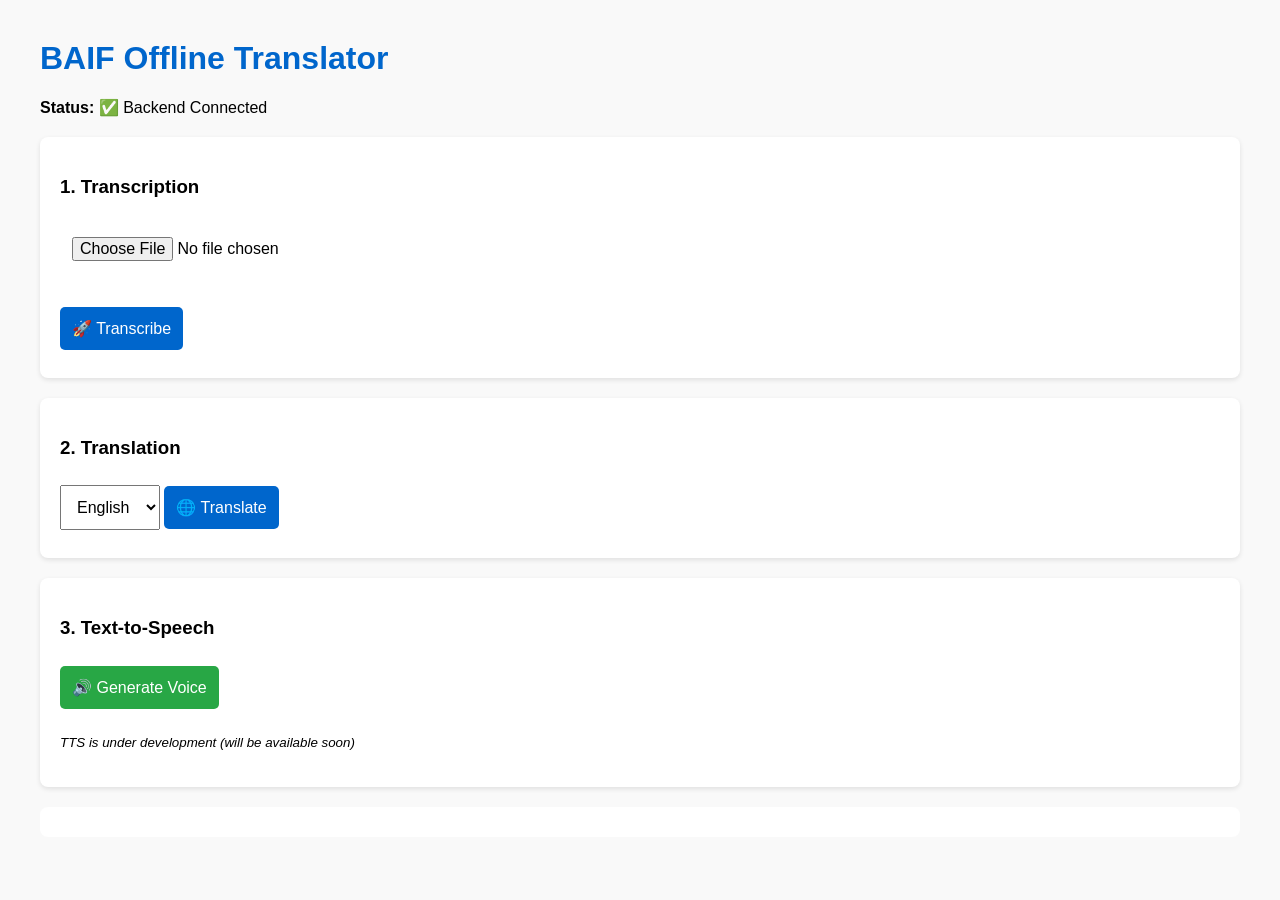
==== backend/static/index.html @ bb0be073 "Initial commit" ====
<!DOCTYPE html>
<html lang="en">
<head>
  <meta charset="UTF-8">
  <meta name="viewport" content="width=device-width, initial-scale=1.0">
  <title>BAIF Offline Translator</title>
  <style>
    body { font-family: Arial, sans-serif; margin: 40px; background: #f9f9f9; }
    h1 { color: #0066cc; }
    select, input, button { padding: 12px; margin: 8px 0; font-size: 16px; }
    button { background: #0066cc; color: white; border: none; cursor: pointer; border-radius: 5px; }
    button:hover { background: #0055aa; }
    button:disabled { background: #999; cursor: not-allowed; }
    .section { background: white; padding: 20px; margin: 20px 0; border-radius: 8px; box-shadow: 0 2px 5px rgba(0,0,0,0.1); }
    #status { margin: 15px 0; font-weight: bold; color: #333; }
    #result { white-space: pre-wrap; background: white; padding: 15px; border-radius: 8px; line-height: 1.6; }
  </style>
</head>
<body>
  <h1>BAIF Offline Translator</h1>
  <p><strong>Status:</strong> ✅ Backend Connected</p>

  <div class="section">
    <h3>1. Transcription</h3>
    <input type="file" id="mediaFile" accept="audio/*,video/*">
    <br><br>
    <button onclick="transcribe()">🚀 Transcribe</button>
  </div>

  <div class="section">
    <h3>2. Translation</h3>
    <select id="targetLang">
      <option value="en">English</option>
      <option value="hi">Hindi</option>
      <option value="mr">Marathi</option>
    </select>
    <button onclick="translateText()">🌐 Translate</button>
  </div>

  <div class="section">
    <h3>3. Text-to-Speech</h3>
    <button onclick="generateTTS()" style="background:#28a745;">🔊 Generate Voice</button>
    <p><small><i>TTS is under development (will be available soon)</i></small></p>
    <div id="audioPlayer"></div>
  </div>

  <div id="status"></div>
  <div id="result"></div>

  <script>
    let currentText = "";
    let currentTranslatedText = "";

    async function transcribe() {
      const fileInput = document.getElementById('mediaFile');
      const status = document.getElementById('status');
      const resultDiv = document.getElementById('result');

      if (!fileInput.files.length) {
        alert("Please select a file");
        return;
      }

      status.innerHTML = "⏳ Transcribing...";
      const formData = new FormData();
      formData.append("file", fileInput.files[0]);

      try {
        const res = await fetch("/transcribe", { method: "POST", body: formData });
        const data = await res.json();
        
        if (data.status === "success") {
          currentText = data.transcribed_text;
          currentTranslatedText = data.transcribed_text;
          
          status.innerHTML = "✅ Transcription Completed!";
          resultDiv.innerHTML = `<strong>Transcribed Text:</strong><br><br>${currentText}`;
        }
      } catch (e) {
        status.innerHTML = "❌ Transcription Failed";
      }
    }

    async function translateText() {
      const status = document.getElementById('status');
      const resultDiv = document.getElementById('result');
      const targetLang = document.getElementById('targetLang').value;

      if (!currentText) {
        alert("Please transcribe first!");
        return;
      }

      status.innerHTML = "⏳ Translating...";
      const formData = new FormData();
      formData.append("text", currentText);
      formData.append("target_lang", targetLang);

      try {
        const res = await fetch("/translate", { method: "POST", body: formData });
        const data = await res.json();
        
        if (data.status === "success") {
          currentTranslatedText = data.translated;
          status.innerHTML = "✅ Translation Completed!";
          
          resultDiv.innerHTML = `
            <strong>Original:</strong><br>${currentText}<br><br>
            <strong>Translated (${targetLang}):</strong><br>${data.translated}
          `;
        }
      } catch (e) {
        status.innerHTML = "❌ Translation Failed";
      }
    }

    async function generateTTS() {
      const status = document.getElementById('status');
      status.innerHTML = "⏳ TTS is under development...";
      alert("Text-to-Speech feature is currently under development.\nIt will be available in the next update.");
    }
  </script>
</body>
</html>
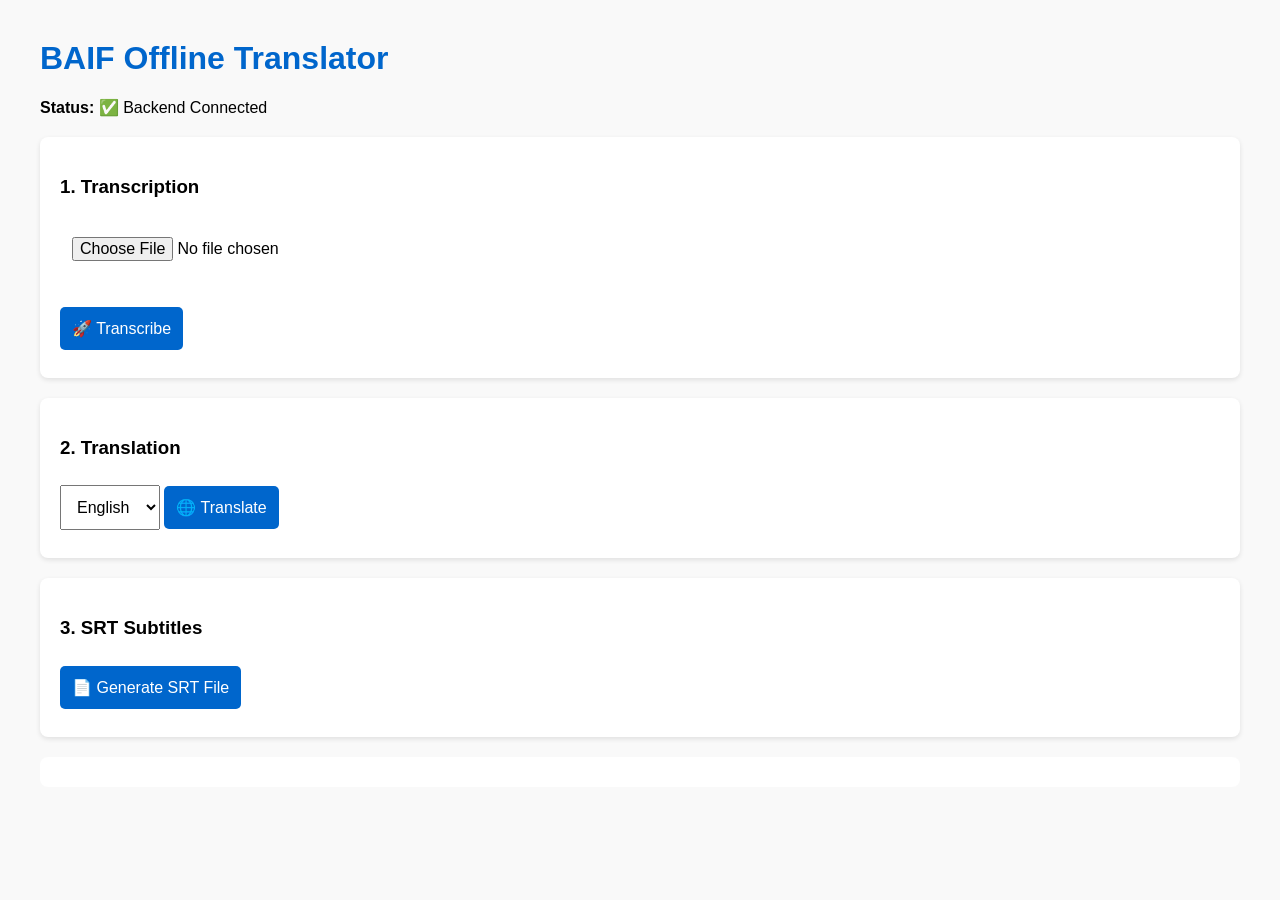
==== commit c791abf7: "Update: BAIF Offline Translator - 2026-06-05 11:09" ====
--- a/backend/static/index.html
+++ b/backend/static/index.html
@@ -10,7 +10,6 @@
     select, input, button { padding: 12px; margin: 8px 0; font-size: 16px; }
     button { background: #0066cc; color: white; border: none; cursor: pointer; border-radius: 5px; }
     button:hover { background: #0055aa; }
-    button:disabled { background: #999; cursor: not-allowed; }
     .section { background: white; padding: 20px; margin: 20px 0; border-radius: 8px; box-shadow: 0 2px 5px rgba(0,0,0,0.1); }
     #status { margin: 15px 0; font-weight: bold; color: #333; }
     #result { white-space: pre-wrap; background: white; padding: 15px; border-radius: 8px; line-height: 1.6; }
@@ -38,10 +37,9 @@
   </div>
 
   <div class="section">
-    <h3>3. Text-to-Speech</h3>
-    <button onclick="generateTTS()" style="background:#28a745;">🔊 Generate Voice</button>
-    <p><small><i>TTS is under development (will be available soon)</i></small></p>
-    <div id="audioPlayer"></div>
+    <h3>3. SRT Subtitles</h3>
+    <button onclick="generateSRT()">📄 Generate SRT File</button>
+    <div id="srtLink"></div>
   </div>
 
   <div id="status"></div>
@@ -49,7 +47,7 @@
 
   <script>
     let currentText = "";
-    let currentTranslatedText = "";
+    let currentSegments = [];
 
     async function transcribe() {
       const fileInput = document.getElementById('mediaFile');
@@ -71,7 +69,7 @@
         
         if (data.status === "success") {
           currentText = data.transcribed_text;
-          currentTranslatedText = data.transcribed_text;
+          currentSegments = data.segments || [];
           
           status.innerHTML = "✅ Transcription Completed!";
           resultDiv.innerHTML = `<strong>Transcribed Text:</strong><br><br>${currentText}`;
@@ -99,25 +97,44 @@
       try {
         const res = await fetch("/translate", { method: "POST", body: formData });
         const data = await res.json();
-        
         if (data.status === "success") {
-          currentTranslatedText = data.translated;
           status.innerHTML = "✅ Translation Completed!";
-          
-          resultDiv.innerHTML = `
-            <strong>Original:</strong><br>${currentText}<br><br>
-            <strong>Translated (${targetLang}):</strong><br>${data.translated}
-          `;
+          resultDiv.innerHTML += `<br><br><strong>Translated (${targetLang}):</strong><br>${data.translated}`;
         }
       } catch (e) {
         status.innerHTML = "❌ Translation Failed";
       }
     }
 
-    async function generateTTS() {
+    async function generateSRT() {
       const status = document.getElementById('status');
-      status.innerHTML = "⏳ TTS is under development...";
-      alert("Text-to-Speech feature is currently under development.\nIt will be available in the next update.");
+      const srtDiv = document.getElementById('srtLink');
+
+      if (currentSegments.length === 0) {
+        alert("Please transcribe a file first!");
+        return;
+      }
+
+      status.innerHTML = "⏳ Generating SRT Subtitle File...";
+
+      const formData = new FormData();
+      formData.append("segments", JSON.stringify(currentSegments));
+      formData.append("filename", "input_audio");
+
+      try {
+        const res = await fetch("/generate_srt", { method: "POST", body: formData });
+        const data = await res.json();
+
+        if (data.status === "success") {
+          status.innerHTML = "✅ SRT File Generated!";
+          srtDiv.innerHTML = `
+            <a href="${data.srt_url}" download style="color:green; font-weight:bold;">
+              📥 Download SRT Subtitle File
+            </a>`;
+        }
+      } catch (e) {
+        status.innerHTML = "❌ Failed to generate SRT";
+      }
     }
   </script>
 </body>
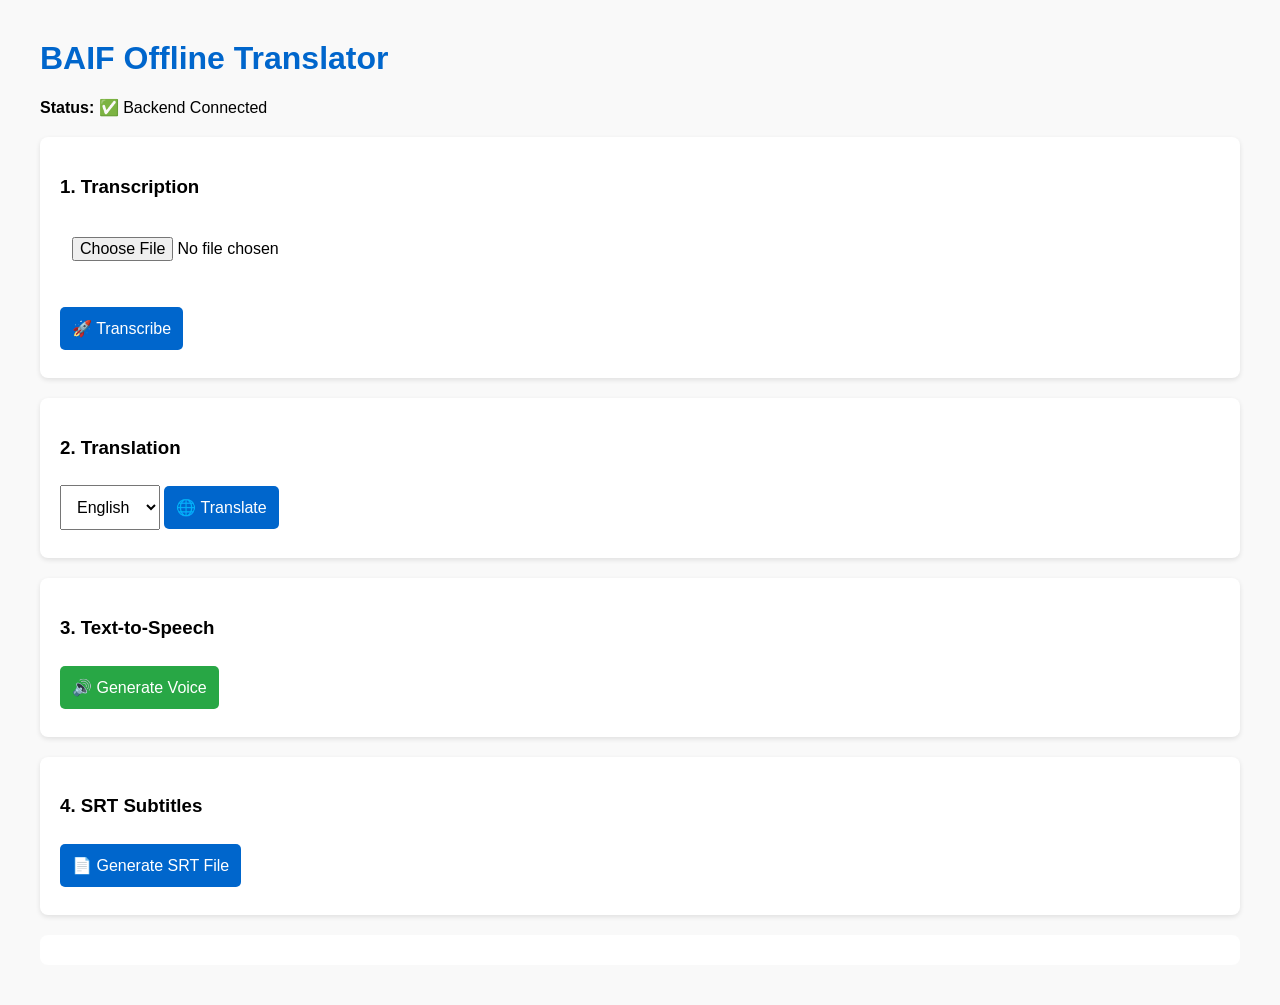
==== commit 04b2de35: "Update: BAIF Offline Translator - 2026-06-05 11:26" ====
--- a/backend/static/index.html
+++ b/backend/static/index.html
@@ -13,6 +13,7 @@
     .section { background: white; padding: 20px; margin: 20px 0; border-radius: 8px; box-shadow: 0 2px 5px rgba(0,0,0,0.1); }
     #status { margin: 15px 0; font-weight: bold; color: #333; }
     #result { white-space: pre-wrap; background: white; padding: 15px; border-radius: 8px; line-height: 1.6; }
+    audio { width: 100%; margin: 10px 0; }
   </style>
 </head>
 <body>
@@ -37,7 +38,13 @@
   </div>
 
   <div class="section">
-    <h3>3. SRT Subtitles</h3>
+    <h3>3. Text-to-Speech</h3>
+    <button onclick="generateTTS()" style="background:#28a745;">🔊 Generate Voice</button>
+    <div id="audioPlayer"></div>
+  </div>
+
+  <div class="section">
+    <h3>4. SRT Subtitles</h3>
     <button onclick="generateSRT()">📄 Generate SRT File</button>
     <div id="srtLink"></div>
   </div>
@@ -47,6 +54,7 @@
 
   <script>
     let currentText = "";
+    let currentTranslatedText = "";
     let currentSegments = [];
 
     async function transcribe() {
@@ -69,6 +77,7 @@
         
         if (data.status === "success") {
           currentText = data.transcribed_text;
+          currentTranslatedText = data.transcribed_text;
           currentSegments = data.segments || [];
           
           status.innerHTML = "✅ Transcription Completed!";
@@ -98,6 +107,7 @@
         const res = await fetch("/translate", { method: "POST", body: formData });
         const data = await res.json();
         if (data.status === "success") {
+          currentTranslatedText = data.translated;
           status.innerHTML = "✅ Translation Completed!";
           resultDiv.innerHTML += `<br><br><strong>Translated (${targetLang}):</strong><br>${data.translated}`;
         }
@@ -106,34 +116,58 @@
       }
     }
 
+    async function generateTTS() {
+      const status = document.getElementById('status');
+      const audioDiv = document.getElementById('audioPlayer');
+
+      if (!currentTranslatedText) {
+        alert("Please translate first!");
+        return;
+      }
+
+      status.innerHTML = "⏳ Generating Voice...";
+      const formData = new FormData();
+      formData.append("text", currentTranslatedText);
+      formData.append("lang", document.getElementById('targetLang').value);
+
+      try {
+        const res = await fetch("/tts", { method: "POST", body: formData });
+        const data = await res.json();
+
+        if (data.status === "success" && data.audio_url) {
+          status.innerHTML = "✅ Voice Generated!";
+          audioDiv.innerHTML = `<audio controls><source src="${data.audio_url}" type="audio/mp3"></audio>`;
+        } else {
+          status.innerHTML = "✅ " + (data.message || "Voice ready (English only for now)");
+        }
+      } catch (e) {
+        status.innerHTML = "❌ Voice Generation Failed";
+      }
+    }
+
     async function generateSRT() {
       const status = document.getElementById('status');
       const srtDiv = document.getElementById('srtLink');
 
       if (currentSegments.length === 0) {
-        alert("Please transcribe a file first!");
+        alert("Please transcribe first!");
         return;
       }
 
-      status.innerHTML = "⏳ Generating SRT Subtitle File...";
-
+      status.innerHTML = "⏳ Generating SRT...";
       const formData = new FormData();
       formData.append("segments", JSON.stringify(currentSegments));
-      formData.append("filename", "input_audio");
+      formData.append("filename", "input");
 
       try {
         const res = await fetch("/generate_srt", { method: "POST", body: formData });
         const data = await res.json();
-
         if (data.status === "success") {
-          status.innerHTML = "✅ SRT File Generated!";
-          srtDiv.innerHTML = `
-            <a href="${data.srt_url}" download style="color:green; font-weight:bold;">
-              📥 Download SRT Subtitle File
-            </a>`;
+          status.innerHTML = "✅ SRT Generated!";
+          srtDiv.innerHTML = `<a href="${data.srt_url}" download style="color:green;">📥 Download SRT File</a>`;
         }
       } catch (e) {
-        status.innerHTML = "❌ Failed to generate SRT";
+        status.innerHTML = "❌ SRT Generation Failed";
       }
     }
   </script>
